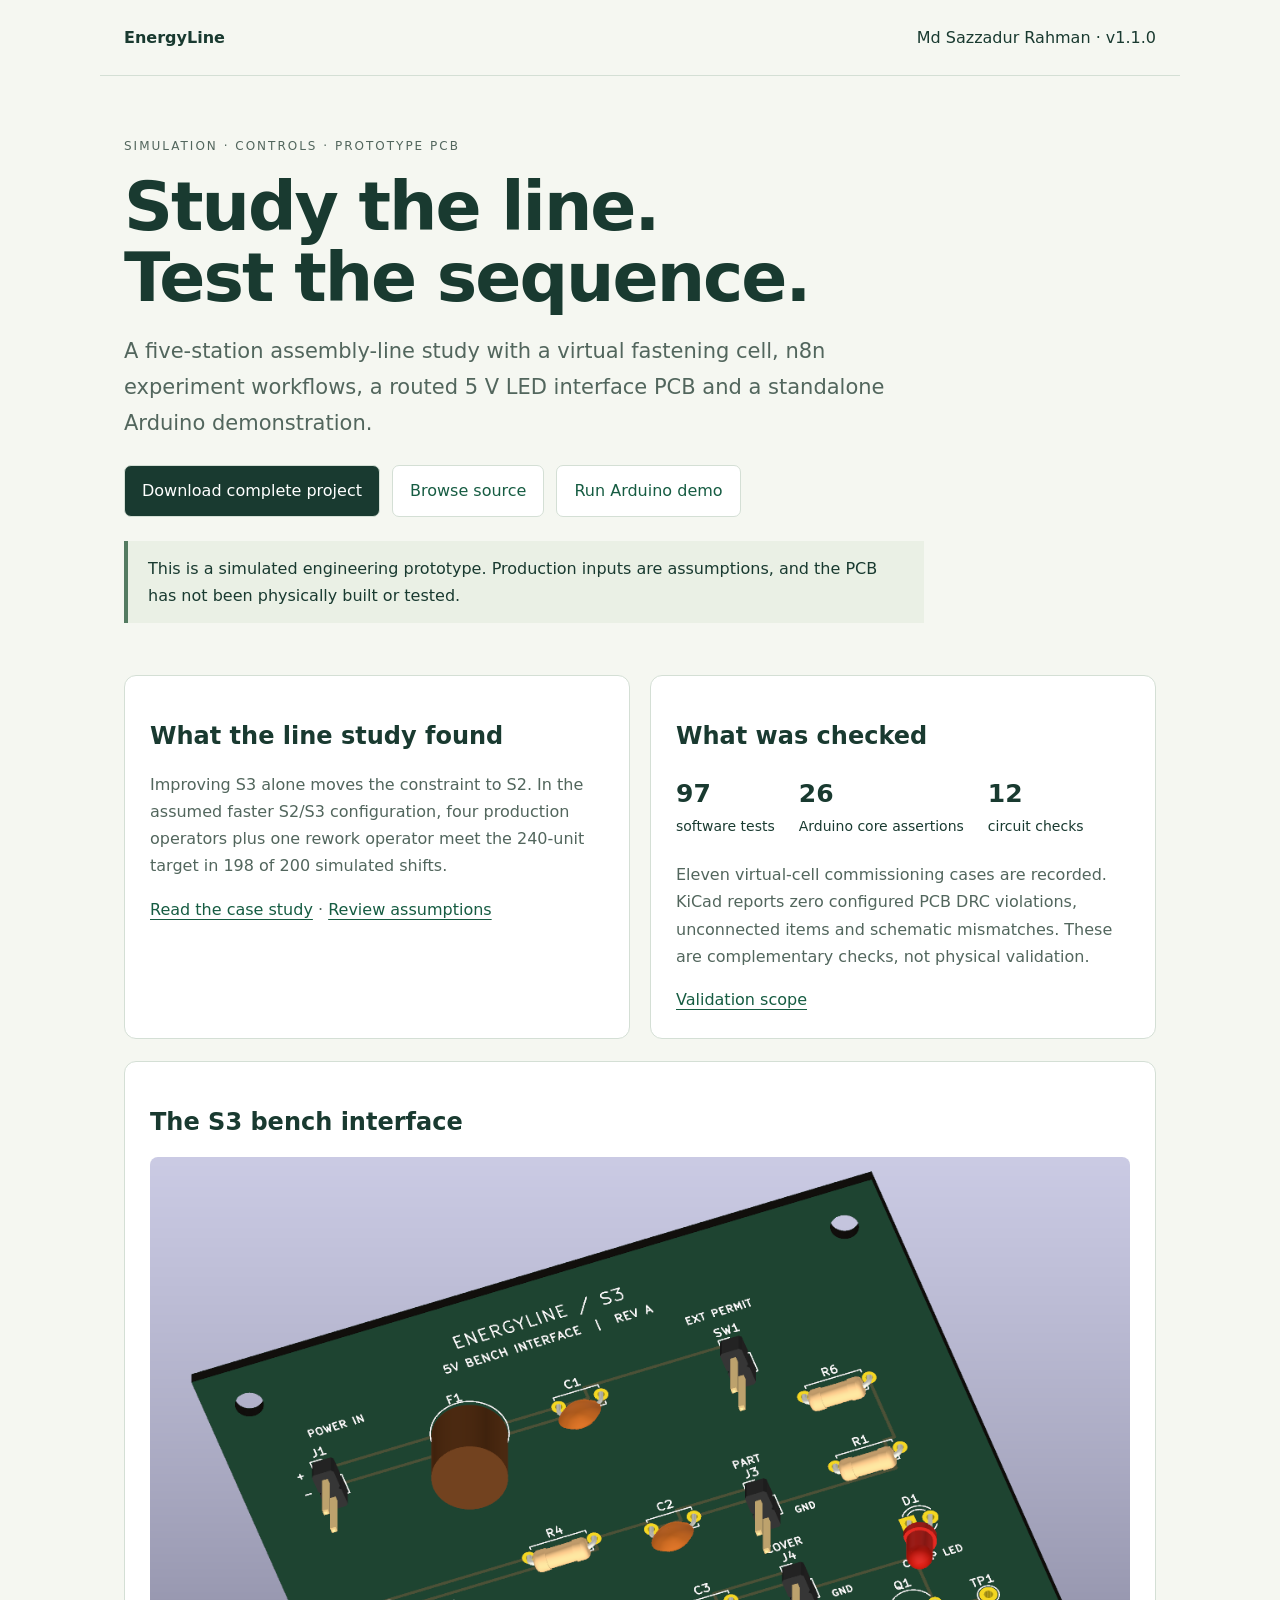
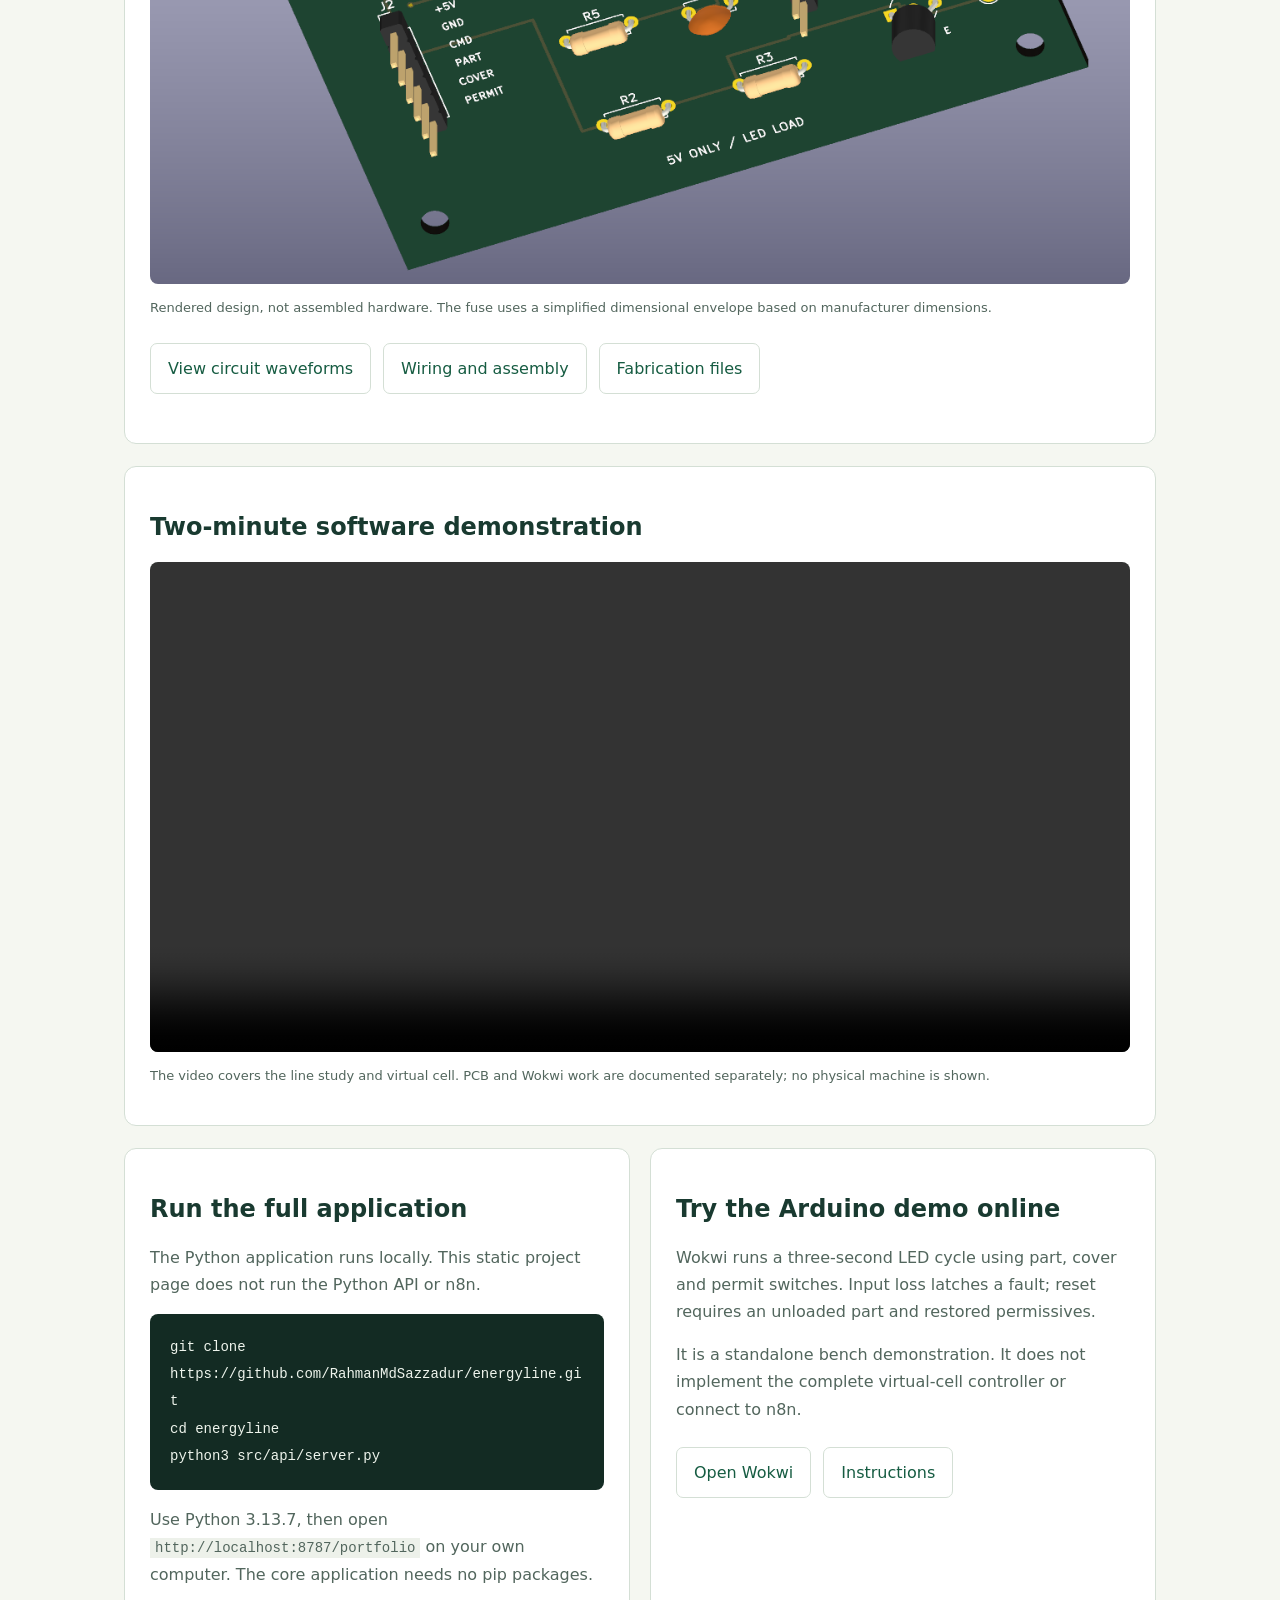
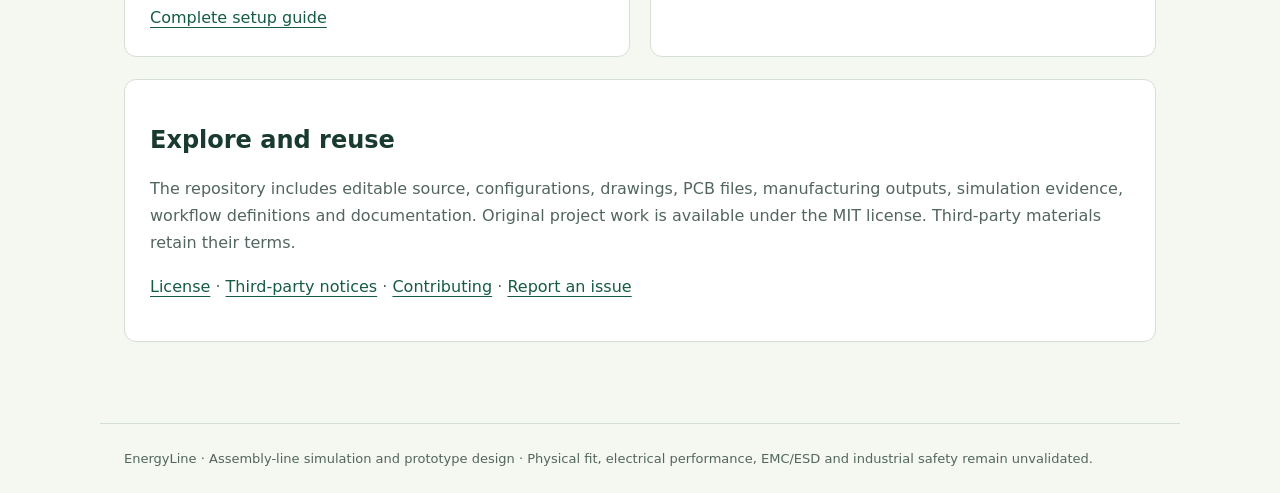
==== index.html @ 89e3ddd1 "Publish EnergyLine simulation and prototype release 1.1.0" ====
<!doctype html>
<html lang="en">
<head><meta charset="utf-8"><meta name="viewport" content="width=device-width,initial-scale=1"><meta name="description" content="EnergyLine: an assembly-line simulation, virtual S3 cell, prototype PCB and Arduino demonstration by Md Sazzadur Rahman."><title>EnergyLine | Simulation and prototype design</title>
<style>:root{color-scheme:light;--ink:#193a30;--muted:#52665d;--line:#d4dfd5}*{box-sizing:border-box}body{margin:0;background:#f5f7f1;color:var(--ink);font:16px/1.7 system-ui,sans-serif}main,header,footer{max-width:1080px;margin:auto;padding:24px}header{display:flex;justify-content:space-between;gap:18px;border-bottom:1px solid var(--line)}a{color:#165c42;text-underline-offset:4px}h1{font-size:clamp(40px,7vw,68px);line-height:1.05;letter-spacing:-2px;margin:14px 0}h2{line-height:1.25}.intro{max-width:800px;padding:36px 0}.eyebrow{font-size:12px;letter-spacing:2px;text-transform:uppercase;color:var(--muted)}.lead{font-size:21px;color:var(--muted)}.actions{display:flex;flex-wrap:wrap;gap:12px;margin:24px 0}.actions a{padding:11px 17px;background:white;border:1px solid var(--line);border-radius:7px;text-decoration:none}.actions .primary{background:var(--ink);color:white}.grid{display:grid;grid-template-columns:repeat(2,minmax(0,1fr));gap:20px}.panel{background:white;border:1px solid var(--line);border-radius:12px;padding:25px;margin:22px 0}.grid .panel{margin:0}.panel p{color:var(--muted)}img,video{display:block;width:100%;border-radius:8px;background:#e7eee6}.caption{font-size:13px}.status{padding:14px 20px;border-left:4px solid #547b61;background:#eaf0e5}code{font-size:14px;background:#edf1ea;padding:2px 5px}pre{white-space:pre-wrap;overflow-wrap:anywhere;background:#132b23;color:#eef4ec;padding:20px;border-radius:8px}pre code{background:none;color:inherit;padding:0}.metrics{display:flex;flex-wrap:wrap;gap:24px;font-size:14px;margin:22px 0}.metrics strong{font-size:25px;display:block}footer{font-size:13px;color:var(--muted);border-top:1px solid var(--line);margin-top:35px}@media(max-width:700px){.grid{grid-template-columns:1fr}header{font-size:14px}.lead{font-size:18px}}</style></head>
<body><header><strong>EnergyLine</strong><span>Md Sazzadur Rahman · v1.1.0</span></header><main>
<section class="intro"><div class="eyebrow">Simulation · controls · prototype PCB</div><h1>Study the line.<br>Test the sequence.</h1><p class="lead">A five-station assembly-line study with a virtual fastening cell, n8n experiment workflows, a routed 5 V LED interface PCB and a standalone Arduino demonstration.</p><div class="actions"><a class="primary" href="https://github.com/RahmanMdSazzadur/energyline/releases/download/v1.1.0/EnergyLine-v1.1.0-final.zip">Download complete project</a><a href="https://github.com/RahmanMdSazzadur/energyline">Browse source</a><a href="https://wokwi.com/projects/480261288480719873">Run Arduino demo</a></div><p class="status">This is a simulated engineering prototype. Production inputs are assumptions, and the PCB has not been physically built or tested.</p></section>
<section class="grid"><article class="panel"><h2>What the line study found</h2><p>Improving S3 alone moves the constraint to S2. In the assumed faster S2/S3 configuration, four production operators plus one rework operator meet the 240-unit target in 198 of 200 simulated shifts.</p><p><a href="https://github.com/RahmanMdSazzadur/energyline/blob/main/docs/final_case_study.md">Read the case study</a> · <a href="https://github.com/RahmanMdSazzadur/energyline/blob/main/docs/assumptions_register.md">Review assumptions</a></p></article><article class="panel"><h2>What was checked</h2><div class="metrics"><span><strong>97</strong>software tests</span><span><strong>26</strong>Arduino core assertions</span><span><strong>12</strong>circuit checks</span></div><p>Eleven virtual-cell commissioning cases are recorded. KiCad reports zero configured PCB DRC violations, unconnected items and schematic mismatches. These are complementary checks, not physical validation.</p><a href="https://github.com/RahmanMdSazzadur/energyline/blob/main/docs/scope_and_validation.md">Validation scope</a></article></section>
<section class="panel"><h2>The S3 bench interface</h2><img src="electrical/s3_interface/exports/S3_rev_A_3d.png" alt="KiCad rendering of the EnergyLine S3 two-layer LED interface PCB"><p class="caption">Rendered design, not assembled hardware. The fuse uses a simplified dimensional envelope based on manufacturer dimensions.</p><div class="actions"><a href="electrical/s3_interface/simulation/report.html">View circuit waveforms</a><a href="https://github.com/RahmanMdSazzadur/energyline/blob/main/electrical/s3_interface/ASSEMBLY.md">Wiring and assembly</a><a href="https://github.com/RahmanMdSazzadur/energyline/tree/main/electrical/s3_interface/fabrication/rev_A">Fabrication files</a></div></section>
<section class="panel"><h2>Two-minute software demonstration</h2><video controls preload="metadata" aria-label="EnergyLine software demonstration"><source src="media/EnergyLine_demo.mp4" type="video/mp4"></video><p class="caption">The video covers the line study and virtual cell. PCB and Wokwi work are documented separately; no physical machine is shown.</p></section>
<section class="grid"><article class="panel"><h2>Run the full application</h2><p>The Python application runs locally. This static project page does not run the Python API or n8n.</p><pre><code>git clone https://github.com/RahmanMdSazzadur/energyline.git
cd energyline
python3 src/api/server.py</code></pre><p>Use Python 3.13.7, then open <code>http://localhost:8787/portfolio</code> on your own computer. The core application needs no pip packages.</p><a href="https://github.com/RahmanMdSazzadur/energyline/blob/main/START_HERE.md">Complete setup guide</a></article><article class="panel"><h2>Try the Arduino demo online</h2><p>Wokwi runs a three-second LED cycle using part, cover and permit switches. Input loss latches a fault; reset requires an unloaded part and restored permissives.</p><p>It is a standalone bench demonstration. It does not implement the complete virtual-cell controller or connect to n8n.</p><div class="actions"><a href="https://wokwi.com/projects/480261288480719873">Open Wokwi</a><a href="https://github.com/RahmanMdSazzadur/energyline/blob/main/wokwi/README.md">Instructions</a></div></article></section>
<section class="panel"><h2>Explore and reuse</h2><p>The repository includes editable source, configurations, drawings, PCB files, manufacturing outputs, simulation evidence, workflow definitions and documentation. Original project work is available under the MIT license. Third-party materials retain their terms.</p><p><a href="https://github.com/RahmanMdSazzadur/energyline/blob/main/LICENSE">License</a> · <a href="https://github.com/RahmanMdSazzadur/energyline/blob/main/THIRD_PARTY_NOTICES.md">Third-party notices</a> · <a href="https://github.com/RahmanMdSazzadur/energyline/blob/main/CONTRIBUTING.md">Contributing</a> · <a href="https://github.com/RahmanMdSazzadur/energyline/issues">Report an issue</a></p></section>
</main><footer>EnergyLine · Assembly-line simulation and prototype design · Physical fit, electrical performance, EMC/ESD and industrial safety remain unvalidated.</footer></body></html>
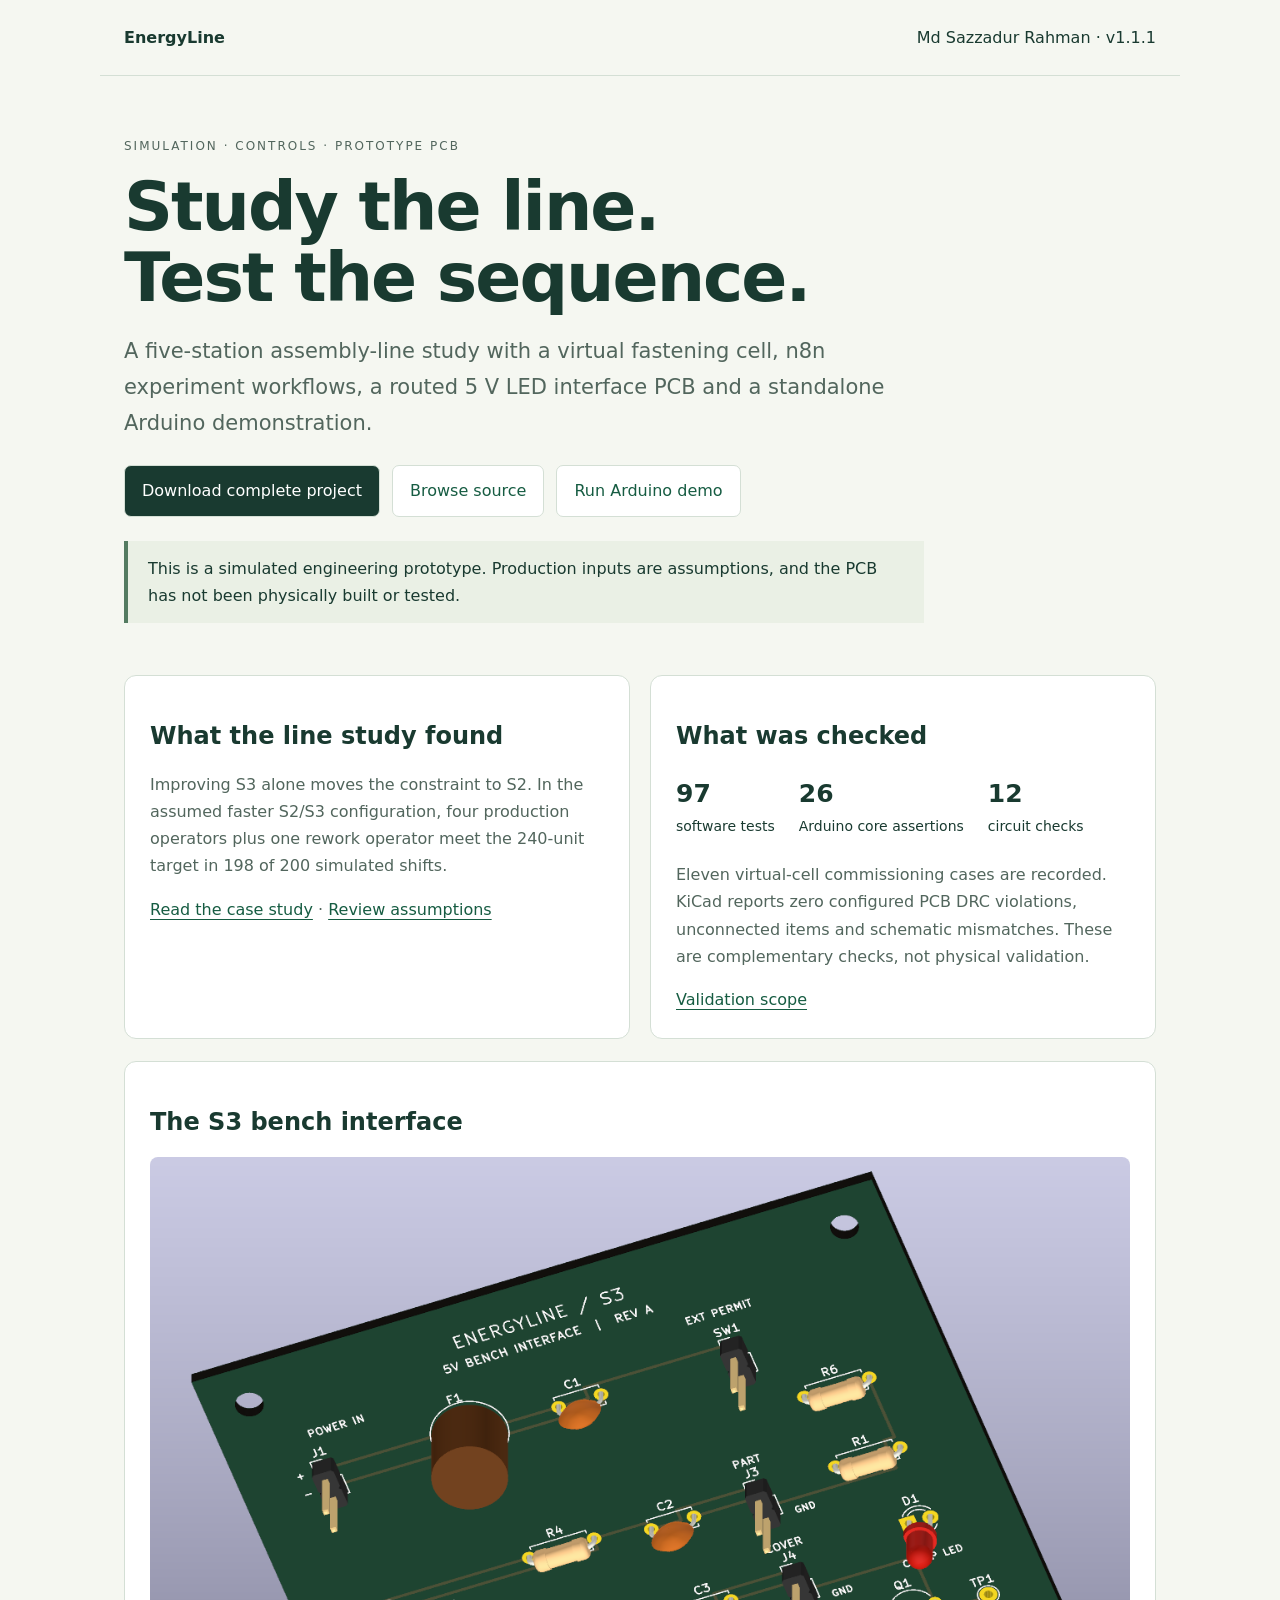
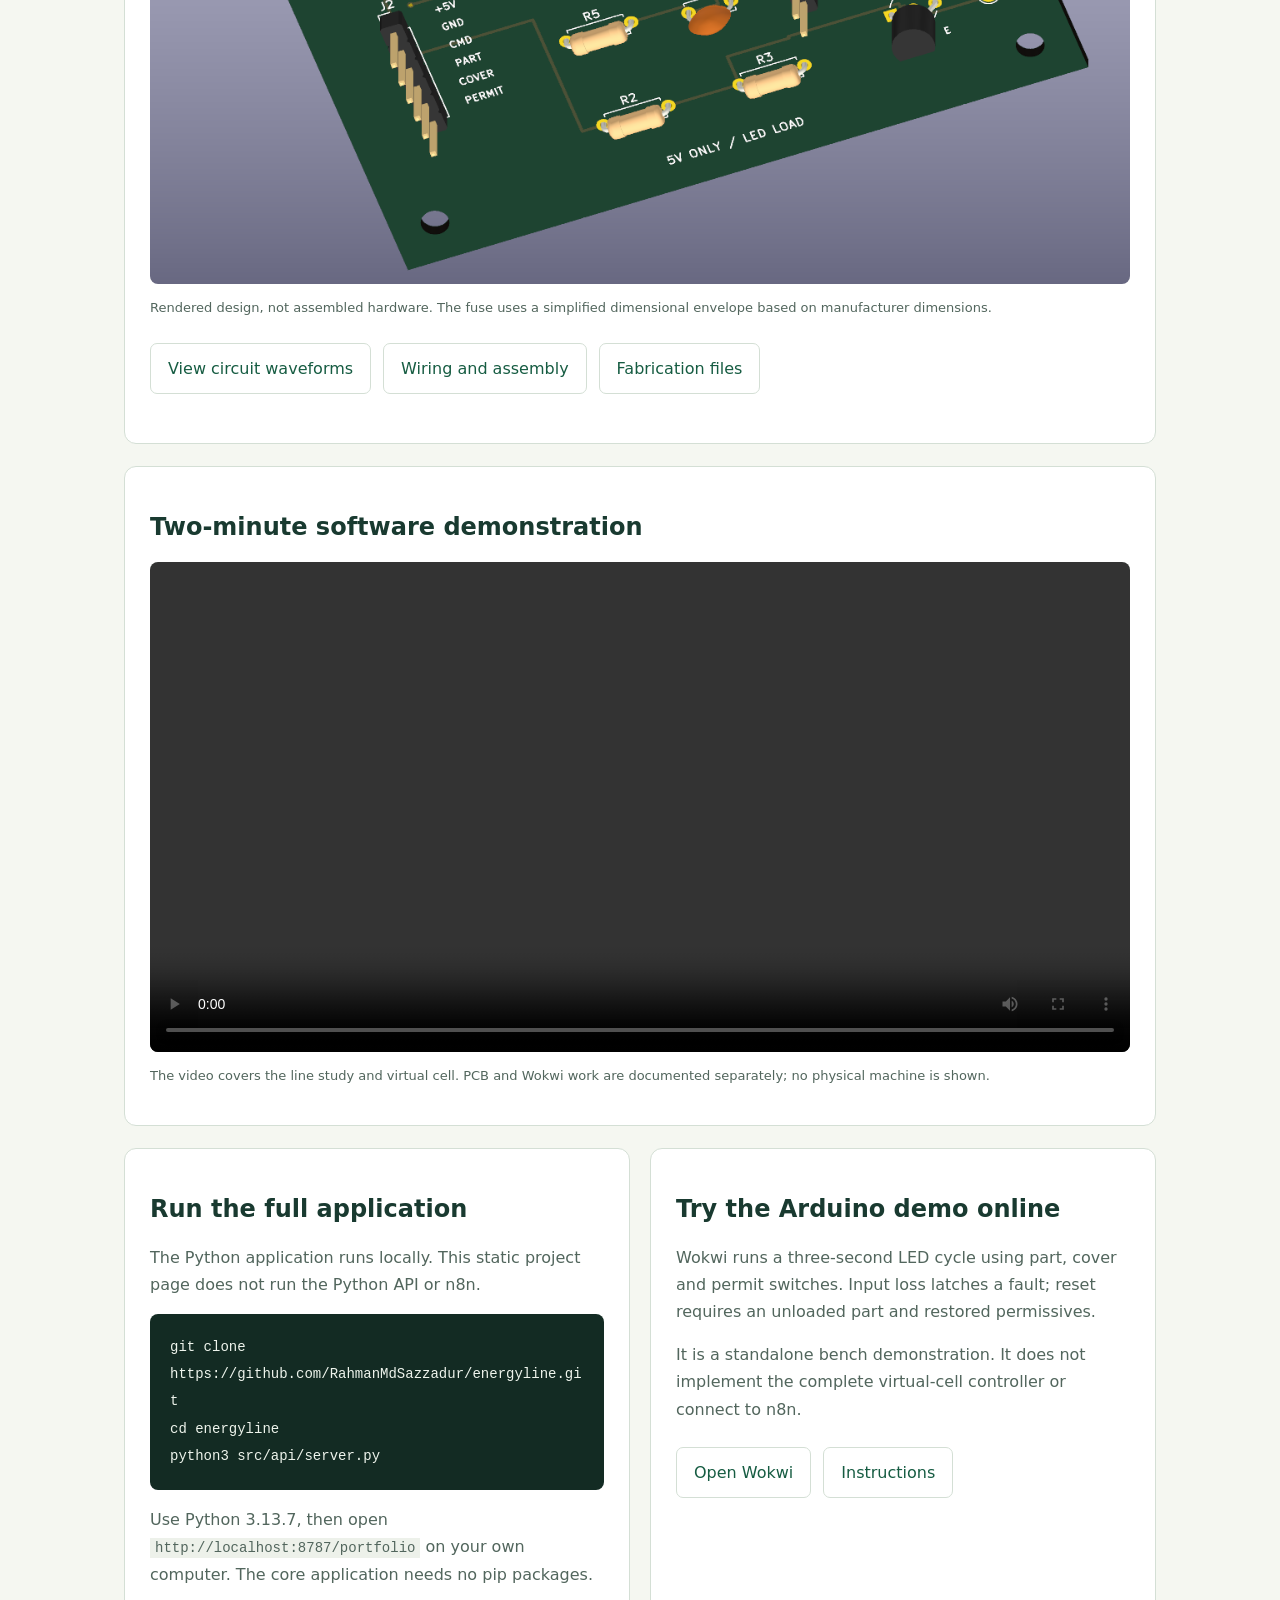
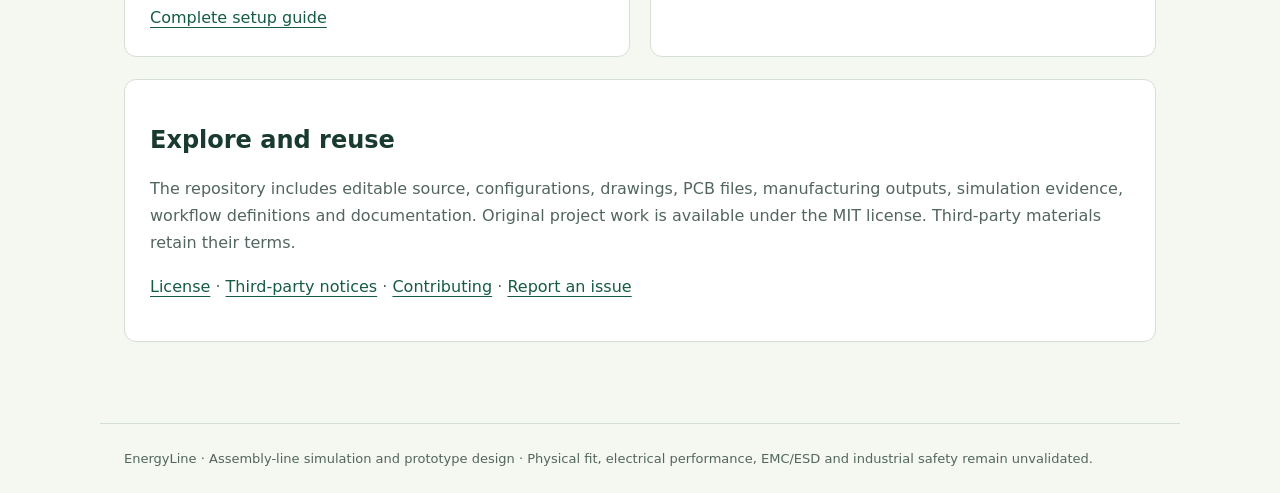
==== commit b8b4e1bd: "Pin CI to Ubuntu 24.04 for Python 3.13.7 compatibility" ====
--- a/index.html
+++ b/index.html
@@ -2,8 +2,8 @@
 <html lang="en">
 <head><meta charset="utf-8"><meta name="viewport" content="width=device-width,initial-scale=1"><meta name="description" content="EnergyLine: an assembly-line simulation, virtual S3 cell, prototype PCB and Arduino demonstration by Md Sazzadur Rahman."><title>EnergyLine | Simulation and prototype design</title>
 <style>:root{color-scheme:light;--ink:#193a30;--muted:#52665d;--line:#d4dfd5}*{box-sizing:border-box}body{margin:0;background:#f5f7f1;color:var(--ink);font:16px/1.7 system-ui,sans-serif}main,header,footer{max-width:1080px;margin:auto;padding:24px}header{display:flex;justify-content:space-between;gap:18px;border-bottom:1px solid var(--line)}a{color:#165c42;text-underline-offset:4px}h1{font-size:clamp(40px,7vw,68px);line-height:1.05;letter-spacing:-2px;margin:14px 0}h2{line-height:1.25}.intro{max-width:800px;padding:36px 0}.eyebrow{font-size:12px;letter-spacing:2px;text-transform:uppercase;color:var(--muted)}.lead{font-size:21px;color:var(--muted)}.actions{display:flex;flex-wrap:wrap;gap:12px;margin:24px 0}.actions a{padding:11px 17px;background:white;border:1px solid var(--line);border-radius:7px;text-decoration:none}.actions .primary{background:var(--ink);color:white}.grid{display:grid;grid-template-columns:repeat(2,minmax(0,1fr));gap:20px}.panel{background:white;border:1px solid var(--line);border-radius:12px;padding:25px;margin:22px 0}.grid .panel{margin:0}.panel p{color:var(--muted)}img,video{display:block;width:100%;border-radius:8px;background:#e7eee6}.caption{font-size:13px}.status{padding:14px 20px;border-left:4px solid #547b61;background:#eaf0e5}code{font-size:14px;background:#edf1ea;padding:2px 5px}pre{white-space:pre-wrap;overflow-wrap:anywhere;background:#132b23;color:#eef4ec;padding:20px;border-radius:8px}pre code{background:none;color:inherit;padding:0}.metrics{display:flex;flex-wrap:wrap;gap:24px;font-size:14px;margin:22px 0}.metrics strong{font-size:25px;display:block}footer{font-size:13px;color:var(--muted);border-top:1px solid var(--line);margin-top:35px}@media(max-width:700px){.grid{grid-template-columns:1fr}header{font-size:14px}.lead{font-size:18px}}</style></head>
-<body><header><strong>EnergyLine</strong><span>Md Sazzadur Rahman · v1.1.0</span></header><main>
-<section class="intro"><div class="eyebrow">Simulation · controls · prototype PCB</div><h1>Study the line.<br>Test the sequence.</h1><p class="lead">A five-station assembly-line study with a virtual fastening cell, n8n experiment workflows, a routed 5 V LED interface PCB and a standalone Arduino demonstration.</p><div class="actions"><a class="primary" href="https://github.com/RahmanMdSazzadur/energyline/releases/download/v1.1.0/EnergyLine-v1.1.0-final.zip">Download complete project</a><a href="https://github.com/RahmanMdSazzadur/energyline">Browse source</a><a href="https://wokwi.com/projects/480261288480719873">Run Arduino demo</a></div><p class="status">This is a simulated engineering prototype. Production inputs are assumptions, and the PCB has not been physically built or tested.</p></section>
+<body><header><strong>EnergyLine</strong><span>Md Sazzadur Rahman · v1.1.1</span></header><main>
+<section class="intro"><div class="eyebrow">Simulation · controls · prototype PCB</div><h1>Study the line.<br>Test the sequence.</h1><p class="lead">A five-station assembly-line study with a virtual fastening cell, n8n experiment workflows, a routed 5 V LED interface PCB and a standalone Arduino demonstration.</p><div class="actions"><a class="primary" href="https://github.com/RahmanMdSazzadur/energyline/releases/download/v1.1.1/EnergyLine-v1.1.1-final.zip">Download complete project</a><a href="https://github.com/RahmanMdSazzadur/energyline">Browse source</a><a href="https://wokwi.com/projects/480261288480719873">Run Arduino demo</a></div><p class="status">This is a simulated engineering prototype. Production inputs are assumptions, and the PCB has not been physically built or tested.</p></section>
 <section class="grid"><article class="panel"><h2>What the line study found</h2><p>Improving S3 alone moves the constraint to S2. In the assumed faster S2/S3 configuration, four production operators plus one rework operator meet the 240-unit target in 198 of 200 simulated shifts.</p><p><a href="https://github.com/RahmanMdSazzadur/energyline/blob/main/docs/final_case_study.md">Read the case study</a> · <a href="https://github.com/RahmanMdSazzadur/energyline/blob/main/docs/assumptions_register.md">Review assumptions</a></p></article><article class="panel"><h2>What was checked</h2><div class="metrics"><span><strong>97</strong>software tests</span><span><strong>26</strong>Arduino core assertions</span><span><strong>12</strong>circuit checks</span></div><p>Eleven virtual-cell commissioning cases are recorded. KiCad reports zero configured PCB DRC violations, unconnected items and schematic mismatches. These are complementary checks, not physical validation.</p><a href="https://github.com/RahmanMdSazzadur/energyline/blob/main/docs/scope_and_validation.md">Validation scope</a></article></section>
 <section class="panel"><h2>The S3 bench interface</h2><img src="electrical/s3_interface/exports/S3_rev_A_3d.png" alt="KiCad rendering of the EnergyLine S3 two-layer LED interface PCB"><p class="caption">Rendered design, not assembled hardware. The fuse uses a simplified dimensional envelope based on manufacturer dimensions.</p><div class="actions"><a href="electrical/s3_interface/simulation/report.html">View circuit waveforms</a><a href="https://github.com/RahmanMdSazzadur/energyline/blob/main/electrical/s3_interface/ASSEMBLY.md">Wiring and assembly</a><a href="https://github.com/RahmanMdSazzadur/energyline/tree/main/electrical/s3_interface/fabrication/rev_A">Fabrication files</a></div></section>
 <section class="panel"><h2>Two-minute software demonstration</h2><video controls preload="metadata" aria-label="EnergyLine software demonstration"><source src="media/EnergyLine_demo.mp4" type="video/mp4"></video><p class="caption">The video covers the line study and virtual cell. PCB and Wokwi work are documented separately; no physical machine is shown.</p></section>
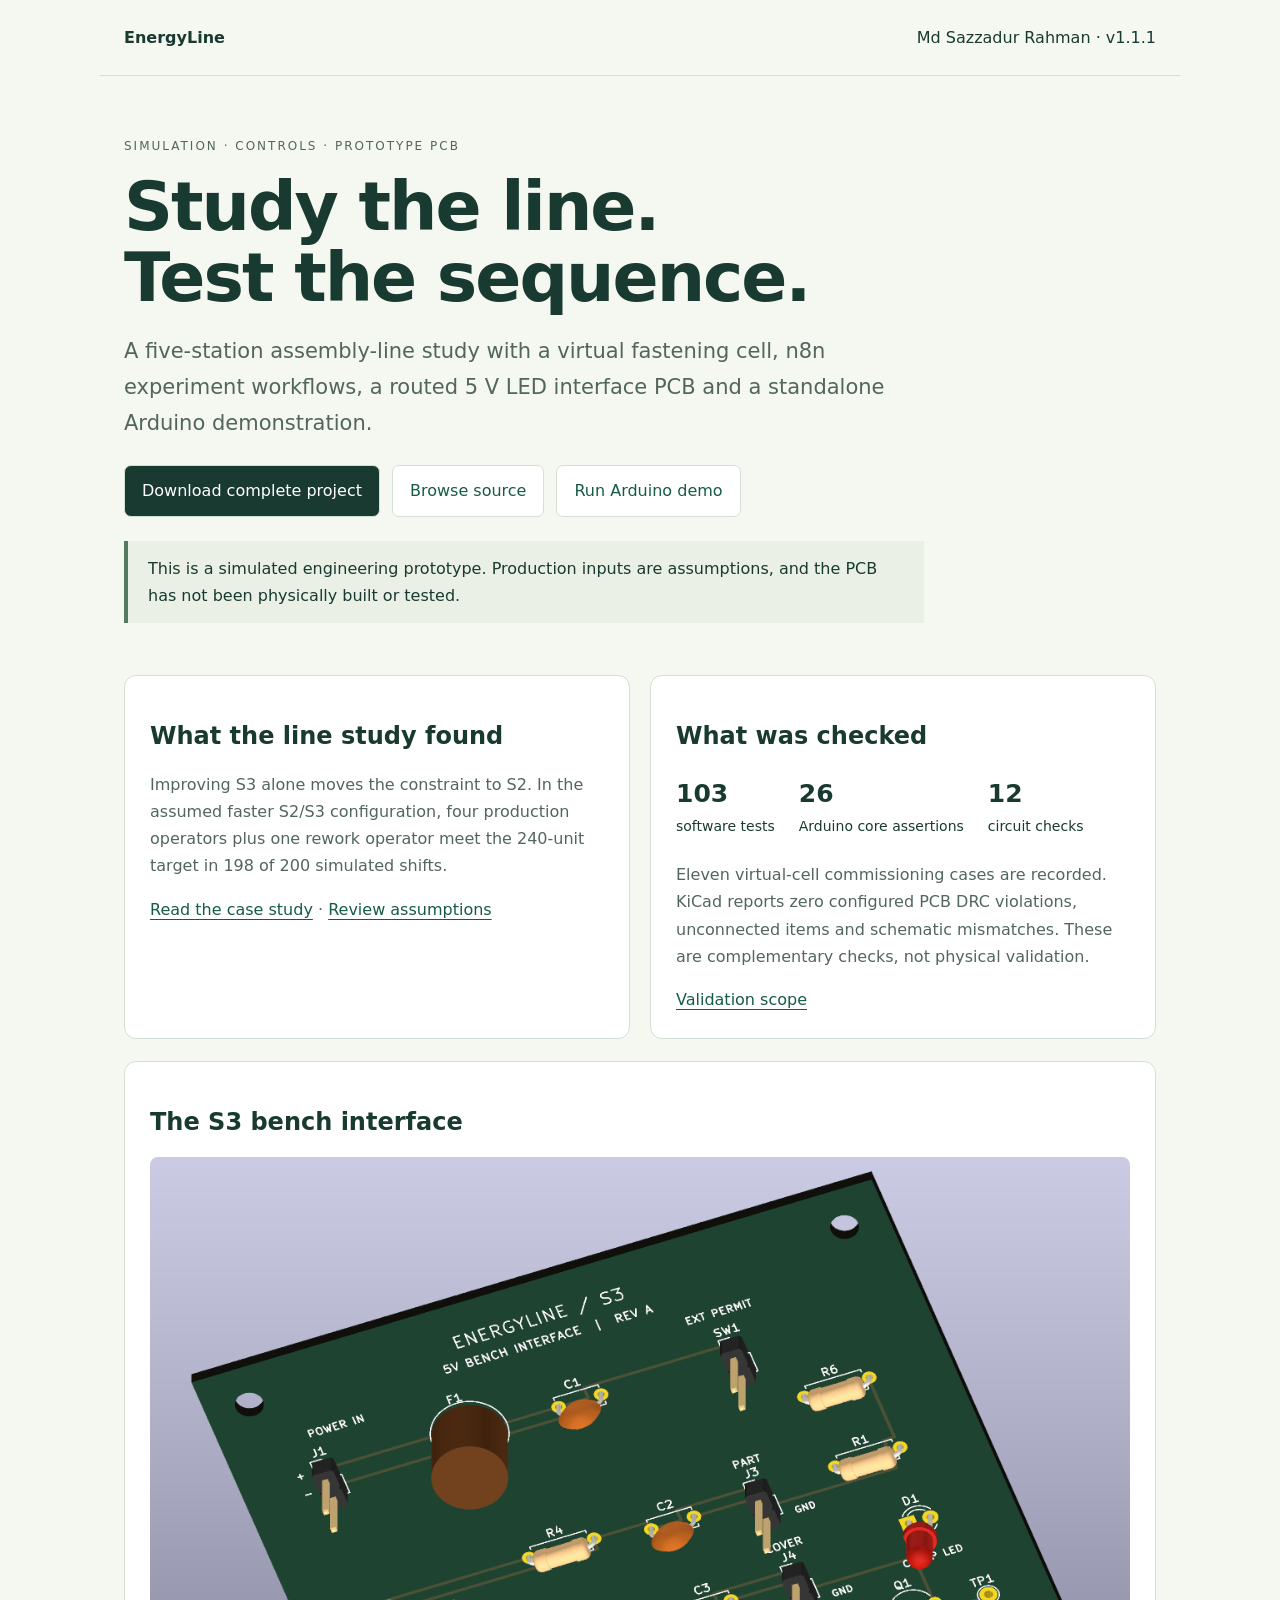
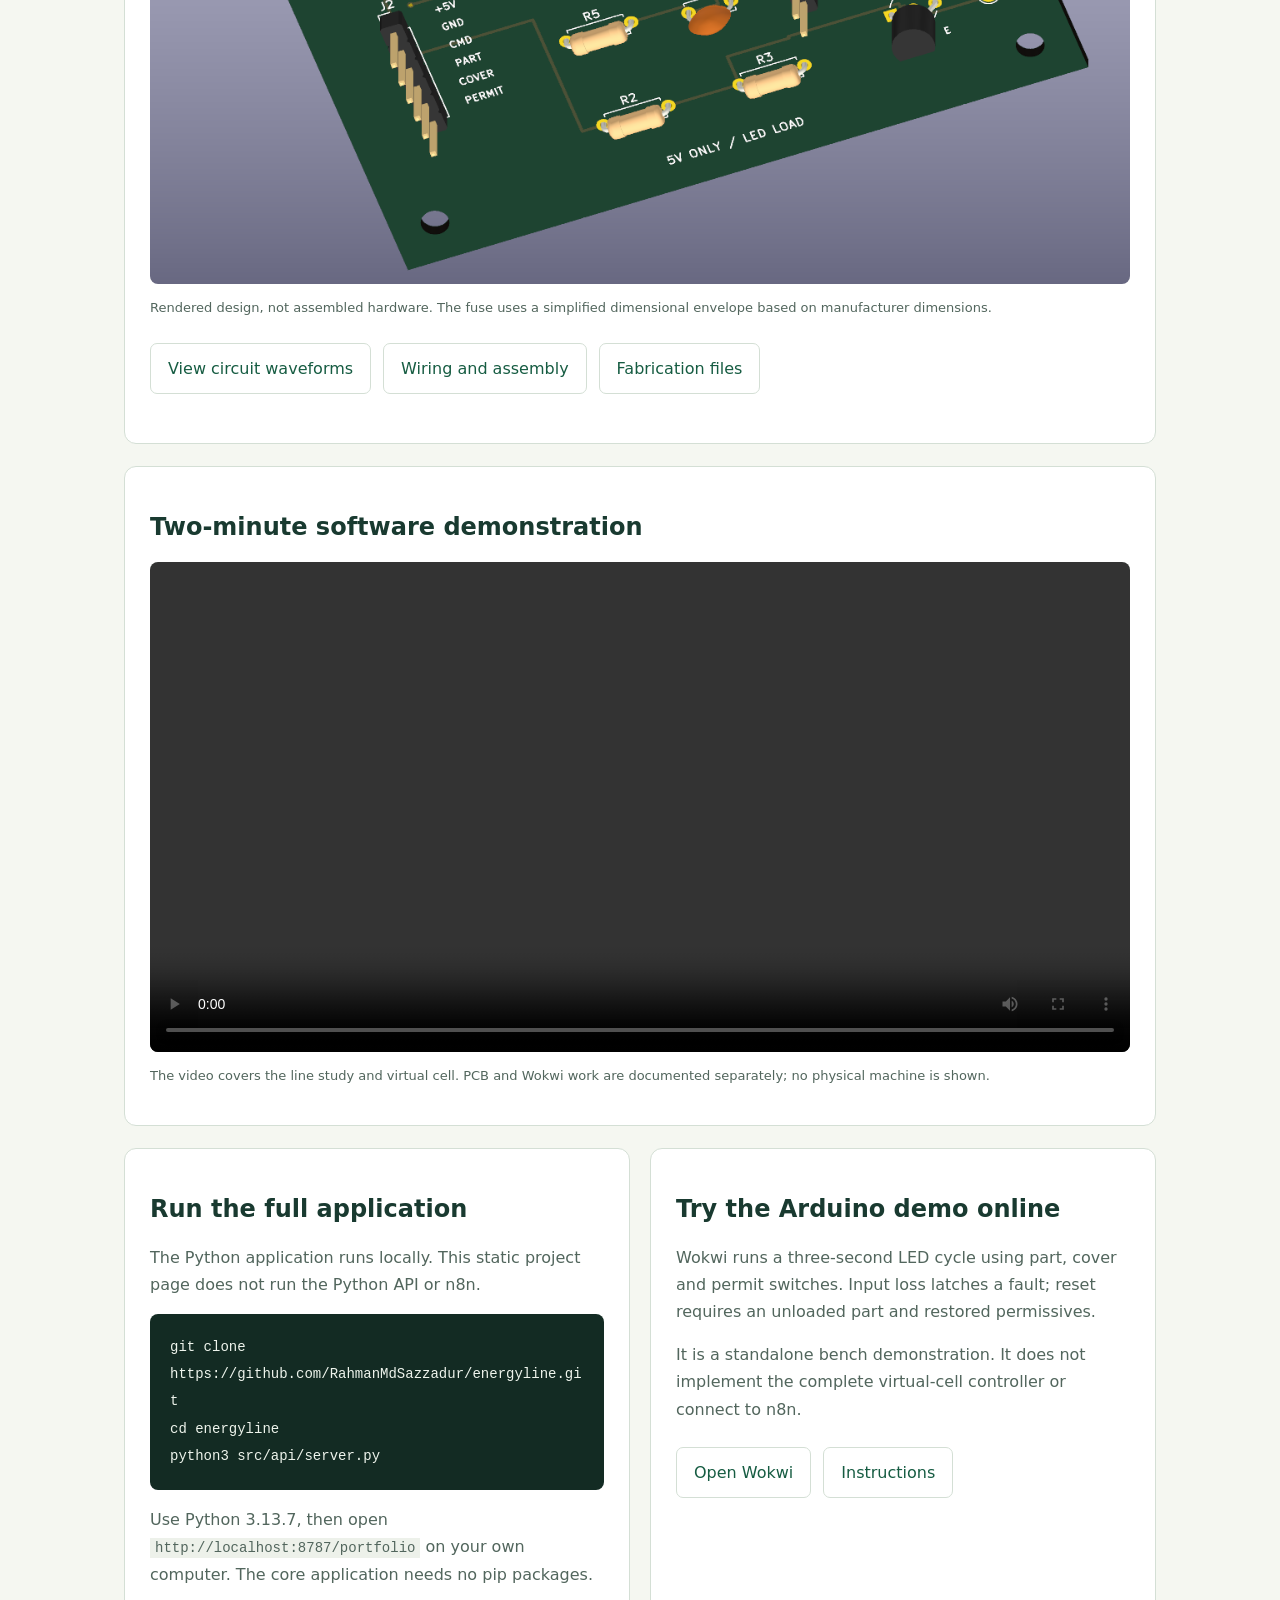
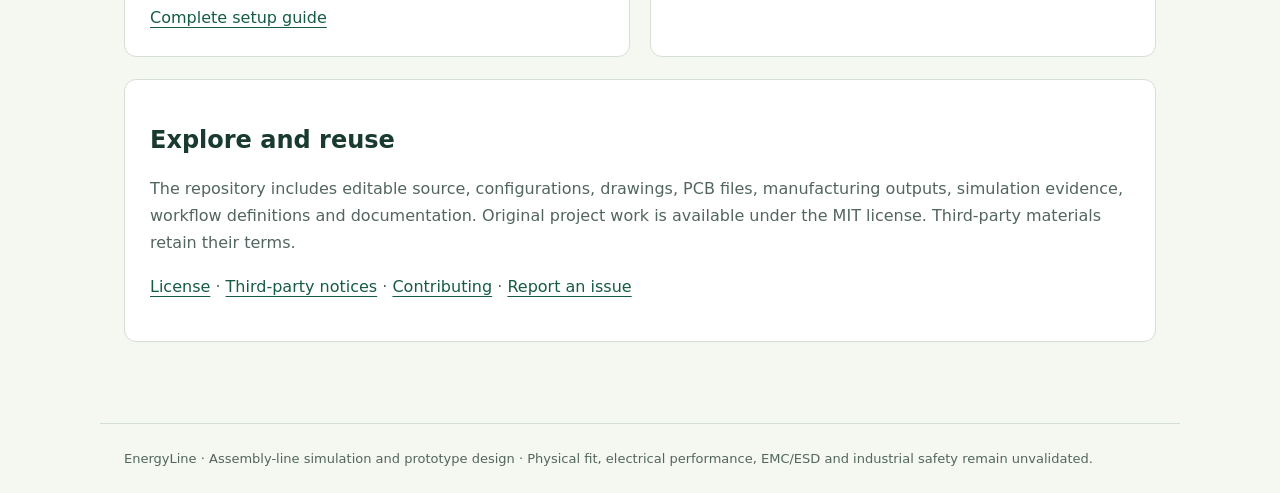
==== commit a212443b: "Prepare free Render hosting with shared-demo safeguards" ====
--- a/index.html
+++ b/index.html
@@ -4,7 +4,7 @@
 <style>:root{color-scheme:light;--ink:#193a30;--muted:#52665d;--line:#d4dfd5}*{box-sizing:border-box}body{margin:0;background:#f5f7f1;color:var(--ink);font:16px/1.7 system-ui,sans-serif}main,header,footer{max-width:1080px;margin:auto;padding:24px}header{display:flex;justify-content:space-between;gap:18px;border-bottom:1px solid var(--line)}a{color:#165c42;text-underline-offset:4px}h1{font-size:clamp(40px,7vw,68px);line-height:1.05;letter-spacing:-2px;margin:14px 0}h2{line-height:1.25}.intro{max-width:800px;padding:36px 0}.eyebrow{font-size:12px;letter-spacing:2px;text-transform:uppercase;color:var(--muted)}.lead{font-size:21px;color:var(--muted)}.actions{display:flex;flex-wrap:wrap;gap:12px;margin:24px 0}.actions a{padding:11px 17px;background:white;border:1px solid var(--line);border-radius:7px;text-decoration:none}.actions .primary{background:var(--ink);color:white}.grid{display:grid;grid-template-columns:repeat(2,minmax(0,1fr));gap:20px}.panel{background:white;border:1px solid var(--line);border-radius:12px;padding:25px;margin:22px 0}.grid .panel{margin:0}.panel p{color:var(--muted)}img,video{display:block;width:100%;border-radius:8px;background:#e7eee6}.caption{font-size:13px}.status{padding:14px 20px;border-left:4px solid #547b61;background:#eaf0e5}code{font-size:14px;background:#edf1ea;padding:2px 5px}pre{white-space:pre-wrap;overflow-wrap:anywhere;background:#132b23;color:#eef4ec;padding:20px;border-radius:8px}pre code{background:none;color:inherit;padding:0}.metrics{display:flex;flex-wrap:wrap;gap:24px;font-size:14px;margin:22px 0}.metrics strong{font-size:25px;display:block}footer{font-size:13px;color:var(--muted);border-top:1px solid var(--line);margin-top:35px}@media(max-width:700px){.grid{grid-template-columns:1fr}header{font-size:14px}.lead{font-size:18px}}</style></head>
 <body><header><strong>EnergyLine</strong><span>Md Sazzadur Rahman · v1.1.1</span></header><main>
 <section class="intro"><div class="eyebrow">Simulation · controls · prototype PCB</div><h1>Study the line.<br>Test the sequence.</h1><p class="lead">A five-station assembly-line study with a virtual fastening cell, n8n experiment workflows, a routed 5 V LED interface PCB and a standalone Arduino demonstration.</p><div class="actions"><a class="primary" href="https://github.com/RahmanMdSazzadur/energyline/releases/download/v1.1.1/EnergyLine-v1.1.1-final.zip">Download complete project</a><a href="https://github.com/RahmanMdSazzadur/energyline">Browse source</a><a href="https://wokwi.com/projects/480261288480719873">Run Arduino demo</a></div><p class="status">This is a simulated engineering prototype. Production inputs are assumptions, and the PCB has not been physically built or tested.</p></section>
-<section class="grid"><article class="panel"><h2>What the line study found</h2><p>Improving S3 alone moves the constraint to S2. In the assumed faster S2/S3 configuration, four production operators plus one rework operator meet the 240-unit target in 198 of 200 simulated shifts.</p><p><a href="https://github.com/RahmanMdSazzadur/energyline/blob/main/docs/final_case_study.md">Read the case study</a> · <a href="https://github.com/RahmanMdSazzadur/energyline/blob/main/docs/assumptions_register.md">Review assumptions</a></p></article><article class="panel"><h2>What was checked</h2><div class="metrics"><span><strong>97</strong>software tests</span><span><strong>26</strong>Arduino core assertions</span><span><strong>12</strong>circuit checks</span></div><p>Eleven virtual-cell commissioning cases are recorded. KiCad reports zero configured PCB DRC violations, unconnected items and schematic mismatches. These are complementary checks, not physical validation.</p><a href="https://github.com/RahmanMdSazzadur/energyline/blob/main/docs/scope_and_validation.md">Validation scope</a></article></section>
+<section class="grid"><article class="panel"><h2>What the line study found</h2><p>Improving S3 alone moves the constraint to S2. In the assumed faster S2/S3 configuration, four production operators plus one rework operator meet the 240-unit target in 198 of 200 simulated shifts.</p><p><a href="https://github.com/RahmanMdSazzadur/energyline/blob/main/docs/final_case_study.md">Read the case study</a> · <a href="https://github.com/RahmanMdSazzadur/energyline/blob/main/docs/assumptions_register.md">Review assumptions</a></p></article><article class="panel"><h2>What was checked</h2><div class="metrics"><span><strong>103</strong>software tests</span><span><strong>26</strong>Arduino core assertions</span><span><strong>12</strong>circuit checks</span></div><p>Eleven virtual-cell commissioning cases are recorded. KiCad reports zero configured PCB DRC violations, unconnected items and schematic mismatches. These are complementary checks, not physical validation.</p><a href="https://github.com/RahmanMdSazzadur/energyline/blob/main/docs/scope_and_validation.md">Validation scope</a></article></section>
 <section class="panel"><h2>The S3 bench interface</h2><img src="electrical/s3_interface/exports/S3_rev_A_3d.png" alt="KiCad rendering of the EnergyLine S3 two-layer LED interface PCB"><p class="caption">Rendered design, not assembled hardware. The fuse uses a simplified dimensional envelope based on manufacturer dimensions.</p><div class="actions"><a href="electrical/s3_interface/simulation/report.html">View circuit waveforms</a><a href="https://github.com/RahmanMdSazzadur/energyline/blob/main/electrical/s3_interface/ASSEMBLY.md">Wiring and assembly</a><a href="https://github.com/RahmanMdSazzadur/energyline/tree/main/electrical/s3_interface/fabrication/rev_A">Fabrication files</a></div></section>
 <section class="panel"><h2>Two-minute software demonstration</h2><video controls preload="metadata" aria-label="EnergyLine software demonstration"><source src="media/EnergyLine_demo.mp4" type="video/mp4"></video><p class="caption">The video covers the line study and virtual cell. PCB and Wokwi work are documented separately; no physical machine is shown.</p></section>
 <section class="grid"><article class="panel"><h2>Run the full application</h2><p>The Python application runs locally. This static project page does not run the Python API or n8n.</p><pre><code>git clone https://github.com/RahmanMdSazzadur/energyline.git
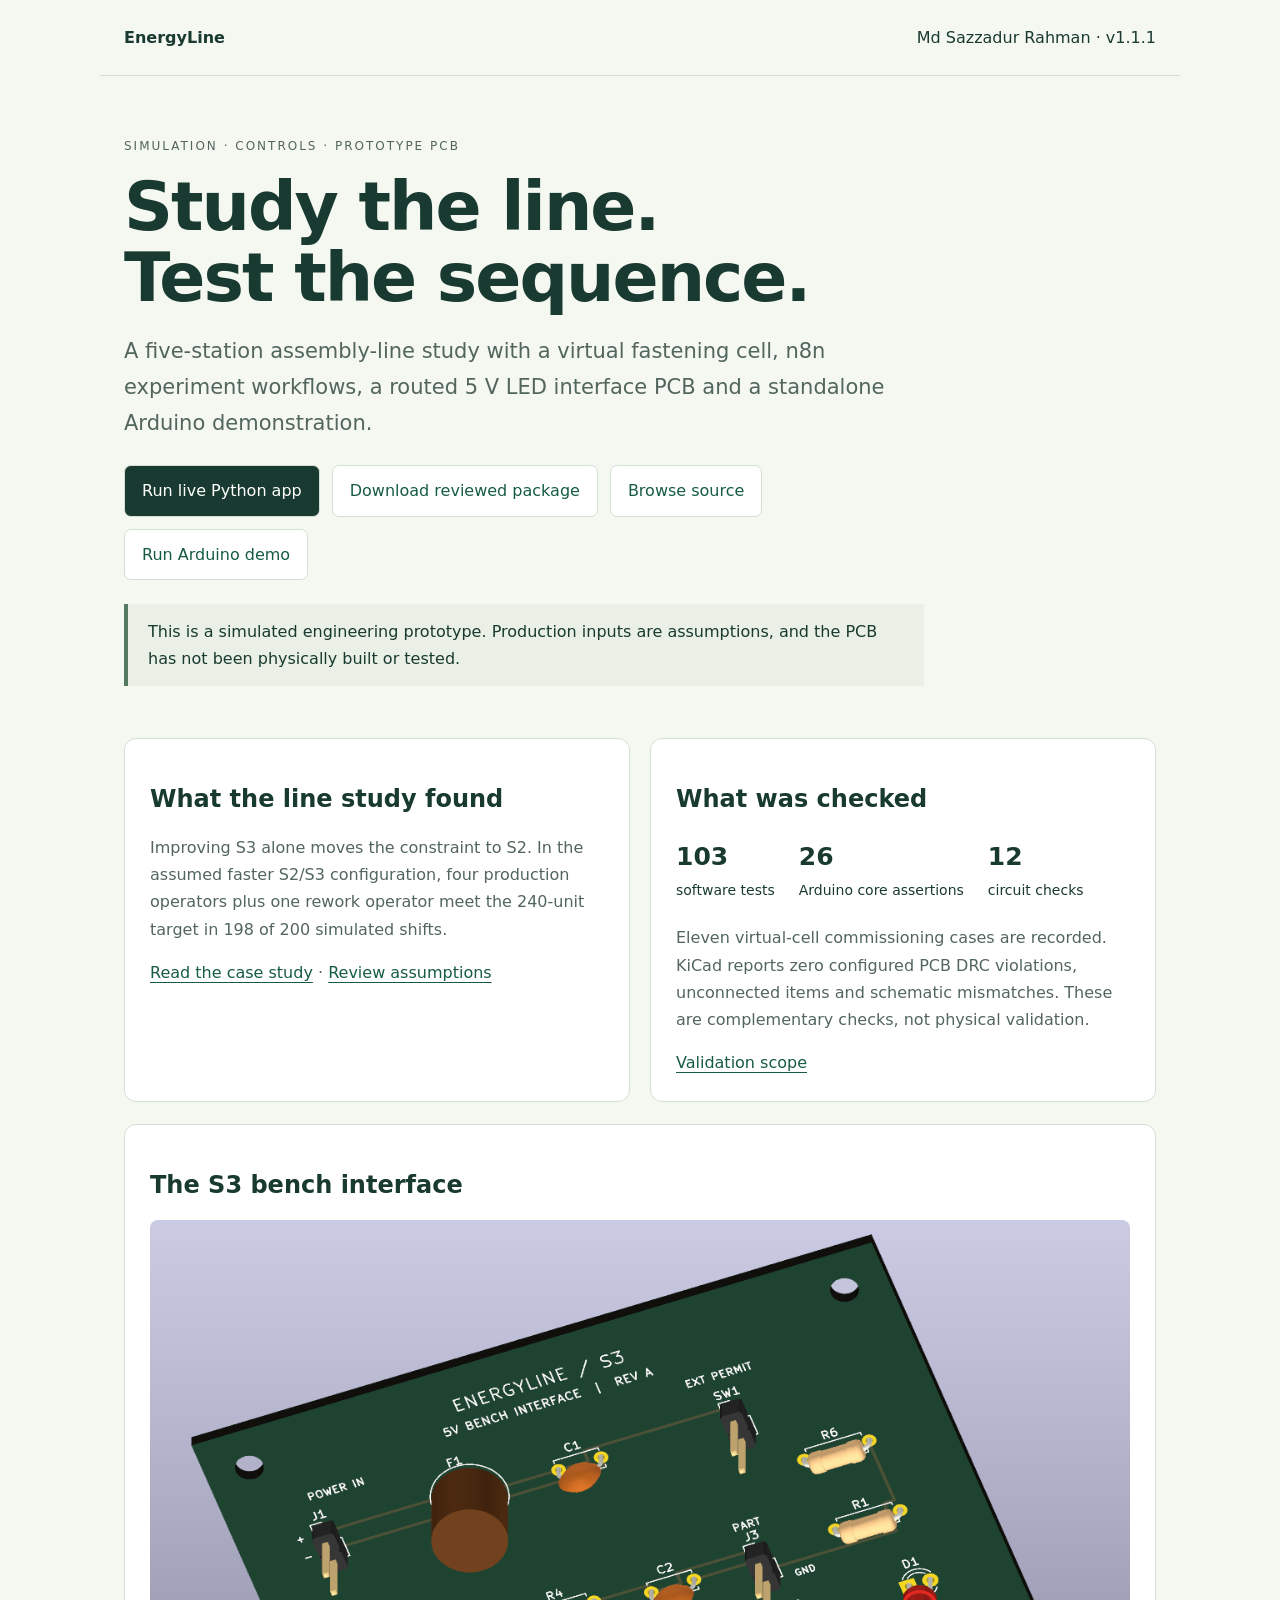
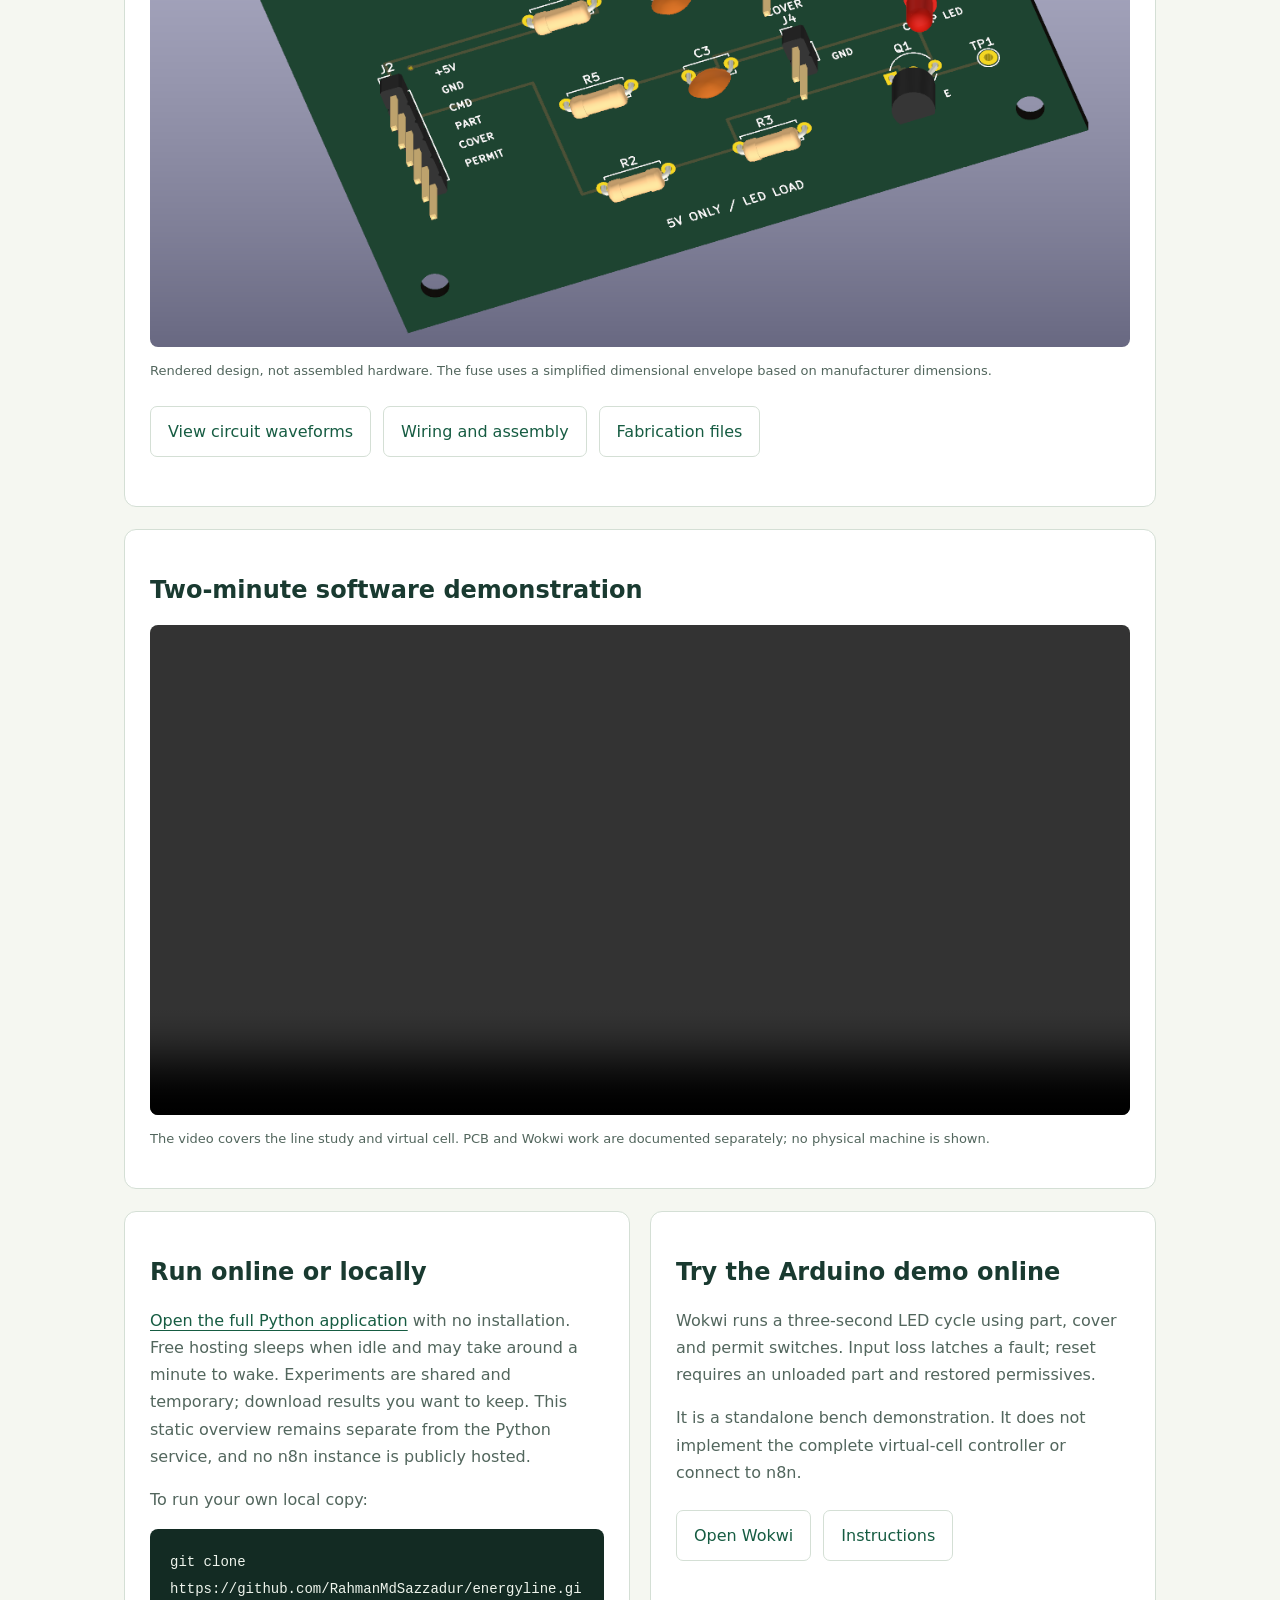
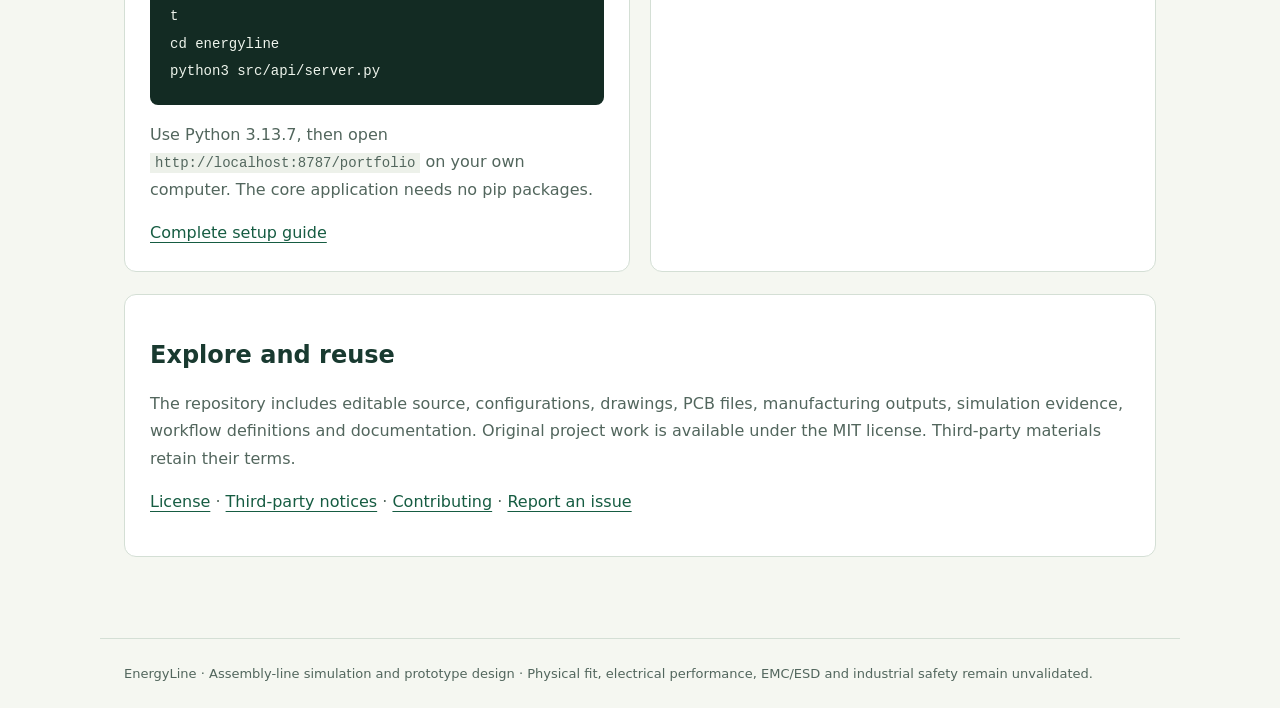
==== commit 87cbcc60: "Link the verified public Python demo and document free hosting limits" ====
--- a/index.html
+++ b/index.html
@@ -3,11 +3,11 @@
 <head><meta charset="utf-8"><meta name="viewport" content="width=device-width,initial-scale=1"><meta name="description" content="EnergyLine: an assembly-line simulation, virtual S3 cell, prototype PCB and Arduino demonstration by Md Sazzadur Rahman."><title>EnergyLine | Simulation and prototype design</title>
 <style>:root{color-scheme:light;--ink:#193a30;--muted:#52665d;--line:#d4dfd5}*{box-sizing:border-box}body{margin:0;background:#f5f7f1;color:var(--ink);font:16px/1.7 system-ui,sans-serif}main,header,footer{max-width:1080px;margin:auto;padding:24px}header{display:flex;justify-content:space-between;gap:18px;border-bottom:1px solid var(--line)}a{color:#165c42;text-underline-offset:4px}h1{font-size:clamp(40px,7vw,68px);line-height:1.05;letter-spacing:-2px;margin:14px 0}h2{line-height:1.25}.intro{max-width:800px;padding:36px 0}.eyebrow{font-size:12px;letter-spacing:2px;text-transform:uppercase;color:var(--muted)}.lead{font-size:21px;color:var(--muted)}.actions{display:flex;flex-wrap:wrap;gap:12px;margin:24px 0}.actions a{padding:11px 17px;background:white;border:1px solid var(--line);border-radius:7px;text-decoration:none}.actions .primary{background:var(--ink);color:white}.grid{display:grid;grid-template-columns:repeat(2,minmax(0,1fr));gap:20px}.panel{background:white;border:1px solid var(--line);border-radius:12px;padding:25px;margin:22px 0}.grid .panel{margin:0}.panel p{color:var(--muted)}img,video{display:block;width:100%;border-radius:8px;background:#e7eee6}.caption{font-size:13px}.status{padding:14px 20px;border-left:4px solid #547b61;background:#eaf0e5}code{font-size:14px;background:#edf1ea;padding:2px 5px}pre{white-space:pre-wrap;overflow-wrap:anywhere;background:#132b23;color:#eef4ec;padding:20px;border-radius:8px}pre code{background:none;color:inherit;padding:0}.metrics{display:flex;flex-wrap:wrap;gap:24px;font-size:14px;margin:22px 0}.metrics strong{font-size:25px;display:block}footer{font-size:13px;color:var(--muted);border-top:1px solid var(--line);margin-top:35px}@media(max-width:700px){.grid{grid-template-columns:1fr}header{font-size:14px}.lead{font-size:18px}}</style></head>
 <body><header><strong>EnergyLine</strong><span>Md Sazzadur Rahman · v1.1.1</span></header><main>
-<section class="intro"><div class="eyebrow">Simulation · controls · prototype PCB</div><h1>Study the line.<br>Test the sequence.</h1><p class="lead">A five-station assembly-line study with a virtual fastening cell, n8n experiment workflows, a routed 5 V LED interface PCB and a standalone Arduino demonstration.</p><div class="actions"><a class="primary" href="https://github.com/RahmanMdSazzadur/energyline/releases/download/v1.1.1/EnergyLine-v1.1.1-final.zip">Download complete project</a><a href="https://github.com/RahmanMdSazzadur/energyline">Browse source</a><a href="https://wokwi.com/projects/480261288480719873">Run Arduino demo</a></div><p class="status">This is a simulated engineering prototype. Production inputs are assumptions, and the PCB has not been physically built or tested.</p></section>
+<section class="intro"><div class="eyebrow">Simulation · controls · prototype PCB</div><h1>Study the line.<br>Test the sequence.</h1><p class="lead">A five-station assembly-line study with a virtual fastening cell, n8n experiment workflows, a routed 5 V LED interface PCB and a standalone Arduino demonstration.</p><div class="actions"><a class="primary" href="https://energyline-demo.onrender.com/">Run live Python app</a><a href="https://github.com/RahmanMdSazzadur/energyline/releases/download/v1.1.1/EnergyLine-v1.1.1-final.zip">Download reviewed package</a><a href="https://github.com/RahmanMdSazzadur/energyline">Browse source</a><a href="https://wokwi.com/projects/480261288480719873">Run Arduino demo</a></div><p class="status">This is a simulated engineering prototype. Production inputs are assumptions, and the PCB has not been physically built or tested.</p></section>
 <section class="grid"><article class="panel"><h2>What the line study found</h2><p>Improving S3 alone moves the constraint to S2. In the assumed faster S2/S3 configuration, four production operators plus one rework operator meet the 240-unit target in 198 of 200 simulated shifts.</p><p><a href="https://github.com/RahmanMdSazzadur/energyline/blob/main/docs/final_case_study.md">Read the case study</a> · <a href="https://github.com/RahmanMdSazzadur/energyline/blob/main/docs/assumptions_register.md">Review assumptions</a></p></article><article class="panel"><h2>What was checked</h2><div class="metrics"><span><strong>103</strong>software tests</span><span><strong>26</strong>Arduino core assertions</span><span><strong>12</strong>circuit checks</span></div><p>Eleven virtual-cell commissioning cases are recorded. KiCad reports zero configured PCB DRC violations, unconnected items and schematic mismatches. These are complementary checks, not physical validation.</p><a href="https://github.com/RahmanMdSazzadur/energyline/blob/main/docs/scope_and_validation.md">Validation scope</a></article></section>
 <section class="panel"><h2>The S3 bench interface</h2><img src="electrical/s3_interface/exports/S3_rev_A_3d.png" alt="KiCad rendering of the EnergyLine S3 two-layer LED interface PCB"><p class="caption">Rendered design, not assembled hardware. The fuse uses a simplified dimensional envelope based on manufacturer dimensions.</p><div class="actions"><a href="electrical/s3_interface/simulation/report.html">View circuit waveforms</a><a href="https://github.com/RahmanMdSazzadur/energyline/blob/main/electrical/s3_interface/ASSEMBLY.md">Wiring and assembly</a><a href="https://github.com/RahmanMdSazzadur/energyline/tree/main/electrical/s3_interface/fabrication/rev_A">Fabrication files</a></div></section>
 <section class="panel"><h2>Two-minute software demonstration</h2><video controls preload="metadata" aria-label="EnergyLine software demonstration"><source src="media/EnergyLine_demo.mp4" type="video/mp4"></video><p class="caption">The video covers the line study and virtual cell. PCB and Wokwi work are documented separately; no physical machine is shown.</p></section>
-<section class="grid"><article class="panel"><h2>Run the full application</h2><p>The Python application runs locally. This static project page does not run the Python API or n8n.</p><pre><code>git clone https://github.com/RahmanMdSazzadur/energyline.git
+<section class="grid"><article class="panel"><h2>Run online or locally</h2><p><a href="https://energyline-demo.onrender.com/">Open the full Python application</a> with no installation. Free hosting sleeps when idle and may take around a minute to wake. Experiments are shared and temporary; download results you want to keep. This static overview remains separate from the Python service, and no n8n instance is publicly hosted.</p><p>To run your own local copy:</p><pre><code>git clone https://github.com/RahmanMdSazzadur/energyline.git
 cd energyline
 python3 src/api/server.py</code></pre><p>Use Python 3.13.7, then open <code>http://localhost:8787/portfolio</code> on your own computer. The core application needs no pip packages.</p><a href="https://github.com/RahmanMdSazzadur/energyline/blob/main/START_HERE.md">Complete setup guide</a></article><article class="panel"><h2>Try the Arduino demo online</h2><p>Wokwi runs a three-second LED cycle using part, cover and permit switches. Input loss latches a fault; reset requires an unloaded part and restored permissives.</p><p>It is a standalone bench demonstration. It does not implement the complete virtual-cell controller or connect to n8n.</p><div class="actions"><a href="https://wokwi.com/projects/480261288480719873">Open Wokwi</a><a href="https://github.com/RahmanMdSazzadur/energyline/blob/main/wokwi/README.md">Instructions</a></div></article></section>
 <section class="panel"><h2>Explore and reuse</h2><p>The repository includes editable source, configurations, drawings, PCB files, manufacturing outputs, simulation evidence, workflow definitions and documentation. Original project work is available under the MIT license. Third-party materials retain their terms.</p><p><a href="https://github.com/RahmanMdSazzadur/energyline/blob/main/LICENSE">License</a> · <a href="https://github.com/RahmanMdSazzadur/energyline/blob/main/THIRD_PARTY_NOTICES.md">Third-party notices</a> · <a href="https://github.com/RahmanMdSazzadur/energyline/blob/main/CONTRIBUTING.md">Contributing</a> · <a href="https://github.com/RahmanMdSazzadur/energyline/issues">Report an issue</a></p></section>
